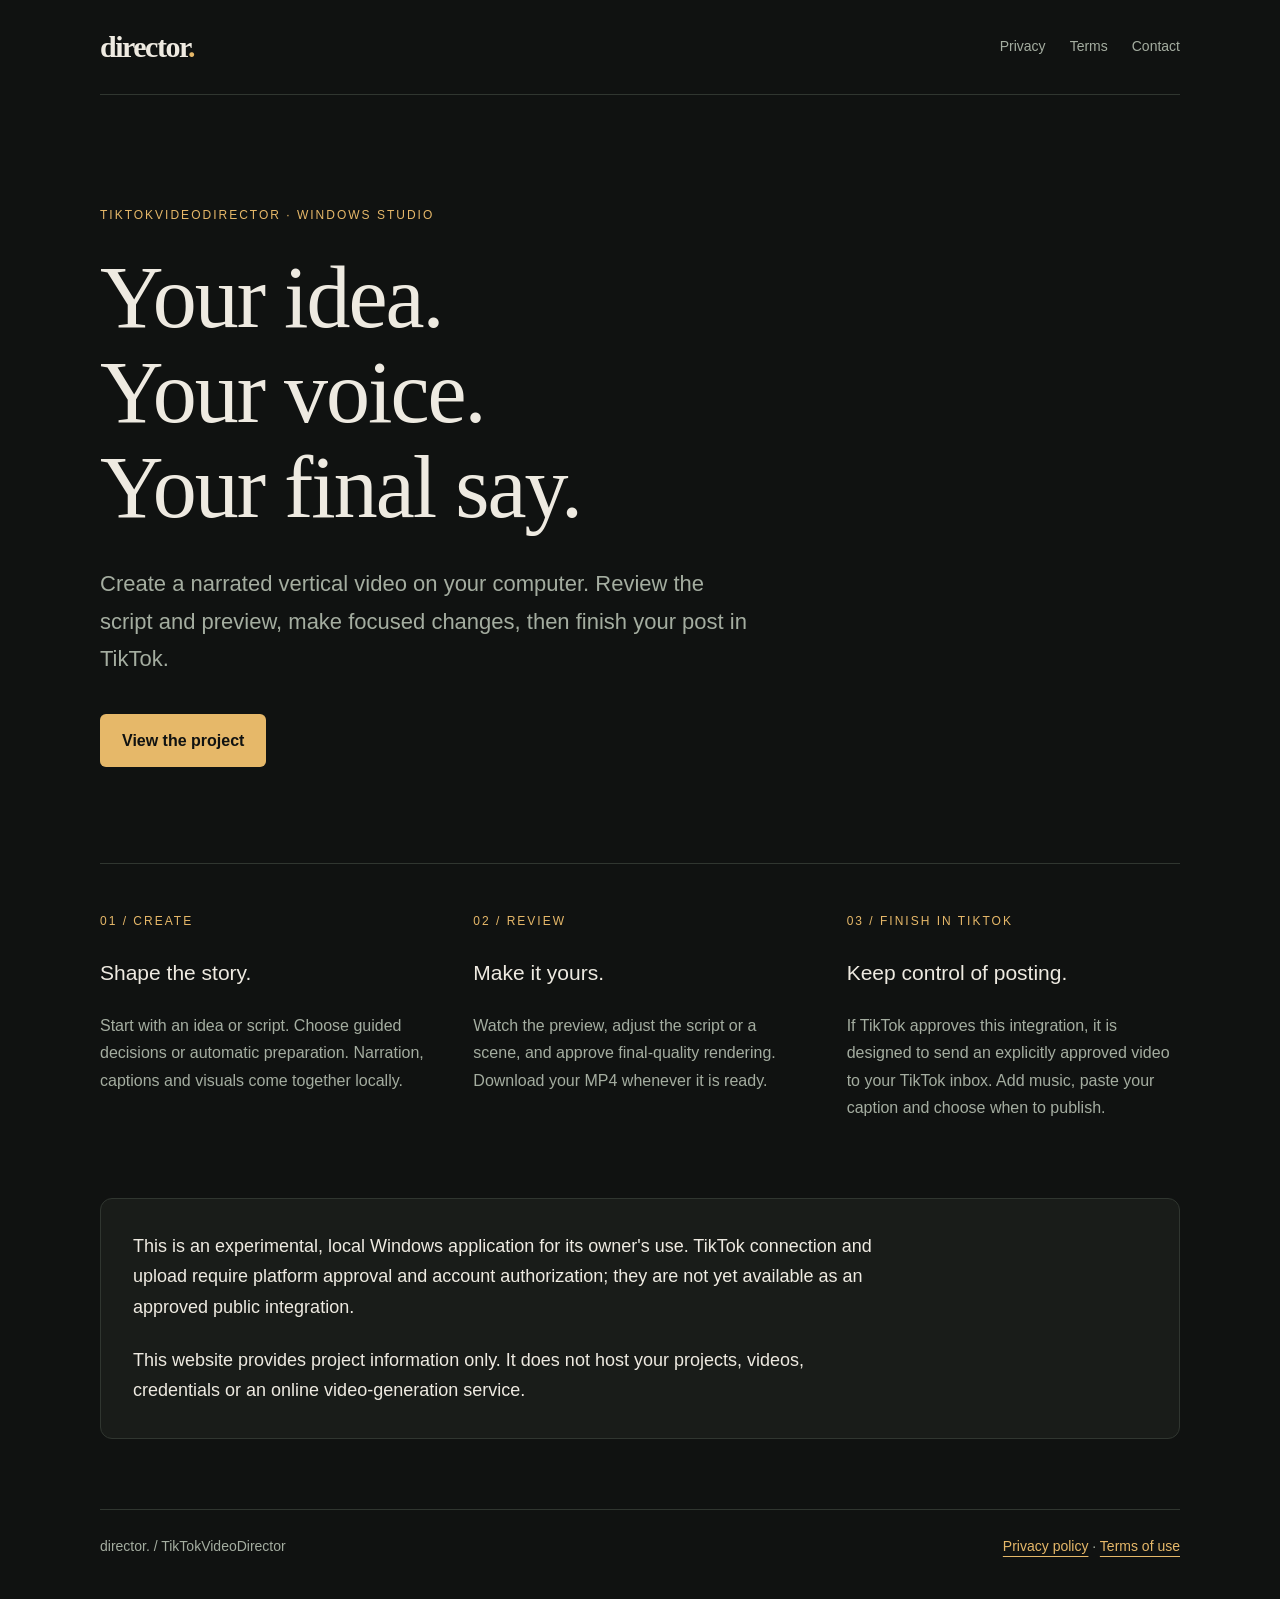
==== index.html @ c60e2afe "Publish director informational and privacy pages" ====
<!doctype html><html lang="en"><head><meta charset="utf-8"><meta name="viewport" content="width=device-width, initial-scale=1"><title>director. — TikTokVideoDirector</title><meta name="description" content="A local Windows studio for narrated vertical videos. Review your video, then finish editing and publishing in TikTok."><link rel="stylesheet" href="style.css"><link rel="icon" href="icon.png"></head><body><header><a class="brand" href="./" aria-label="director. home">director<span>.</span></a><nav aria-label="Main"><a href="privacy.html">Privacy</a><a href="terms.html">Terms</a><a href="https://github.com/Adrian22575/TikTokVideoDirector/issues">Contact</a></nav></header><main><section class="hero"><div class="eyebrow">TikTokVideoDirector · Windows studio</div><h1>Your idea.<br>Your voice.<br>Your final say.</h1><p class="lead">Create a narrated vertical video on your computer. Review the script and preview, make focused changes, then finish your post in TikTok.</p><a class="button" href="https://github.com/Adrian22575/TikTokVideoDirector">View the project</a></section><section class="steps" aria-label="How it works"><article><span class="number">01 / CREATE</span><h3>Shape the story.</h3><p>Start with an idea or script. Choose guided decisions or automatic preparation. Narration, captions and visuals come together locally.</p></article><article><span class="number">02 / REVIEW</span><h3>Make it yours.</h3><p>Watch the preview, adjust the script or a scene, and approve final-quality rendering. Download your MP4 whenever it is ready.</p></article><article><span class="number">03 / FINISH IN TIKTOK</span><h3>Keep control of posting.</h3><p>If TikTok approves this integration, it is designed to send an explicitly approved video to your TikTok inbox. Add music, paste your caption and choose when to publish.</p></article></section><section class="note"><p>This is an experimental, local Windows application for its owner's use. TikTok connection and upload require platform approval and account authorization; they are not yet available as an approved public integration.</p><p>This website provides project information only. It does not host your projects, videos, credentials or an online video-generation service.</p></section></main><footer><span>director. / TikTokVideoDirector</span><span><a href="privacy.html">Privacy policy</a> · <a href="terms.html">Terms of use</a></span></footer></body></html>
---- style.css ----
:root{color-scheme:dark;--bg:#101211;--surface:#191c19;--text:#eeeae1;--muted:#a4ada0;--gold:#e6b869;--line:#303630}*{box-sizing:border-box}body{margin:0;background:var(--bg);color:var(--text);font:18px/1.7 'Segoe UI',sans-serif}a{color:var(--gold);text-underline-offset:5px}a:focus-visible{outline:2px solid var(--gold);outline-offset:6px}header,main,footer{width:min(1080px,calc(100% - 56px));margin:auto}header{display:flex;align-items:center;justify-content:space-between;padding:30px 0;border-bottom:1px solid var(--line);gap:30px}.brand{color:var(--text);font:bold 30px Georgia,serif;text-decoration:none;letter-spacing:-1.5px}.brand span{color:var(--gold)}nav{display:flex;gap:24px;font-size:14px}nav a{color:var(--muted);text-decoration:none}nav a:hover{color:var(--gold)}.hero{padding:110px 0 96px;max-width:820px}.eyebrow{color:var(--gold);font-size:12px;letter-spacing:2px;text-transform:uppercase}h1{font:normal clamp(44px,7vw,88px)/1.08 Georgia,serif;letter-spacing:-2px;margin:25px 0 30px}h2{font:normal 32px/1.25 Georgia,serif;margin:45px 0 18px}h3{font-size:21px;font-weight:500}p{max-width:760px;margin:0 0 22px}.lead{font-size:22px;color:var(--muted);max-width:660px}.button{display:inline-block;margin-top:14px;padding:13px 22px;background:var(--gold);color:var(--bg);border-radius:6px;text-decoration:none;font-weight:600;font-size:16px}.steps{display:grid;grid-template-columns:repeat(3,1fr);gap:40px;border-top:1px solid var(--line);padding:40px 0 55px}.steps p{font-size:16px;color:var(--muted)}.number{font-size:12px;letter-spacing:2px;color:var(--gold)}.note{padding:32px;border:1px solid var(--line);border-radius:12px;background:var(--surface);margin-bottom:70px}.note p:last-child{margin-bottom:0}.document{max-width:800px;padding:70px 0}.document h1{font-size:clamp(40px,6vw,62px)}.document p,.document li{font-size:17px;color:#d2d6ce}.document ul{padding-left:23px}.updated{font-size:14px;color:var(--muted)}footer{display:flex;justify-content:space-between;gap:30px;padding:25px 0 40px;border-top:1px solid var(--line);font-size:14px;color:var(--muted)}@media(max-width:640px){header,main,footer{width:calc(100% - 40px)}header{align-items:flex-start;gap:20px}nav{gap:14px;font-size:12px;flex-wrap:wrap;justify-content:flex-end;max-width:210px}.hero{padding:70px 0 60px}h1{letter-spacing:-1px}.lead{font-size:20px}.steps{grid-template-columns:1fr;gap:20px}.steps h3{margin:10px 0}.note{padding:24px}footer{flex-direction:column;gap:8px}.document{padding-top:45px}}
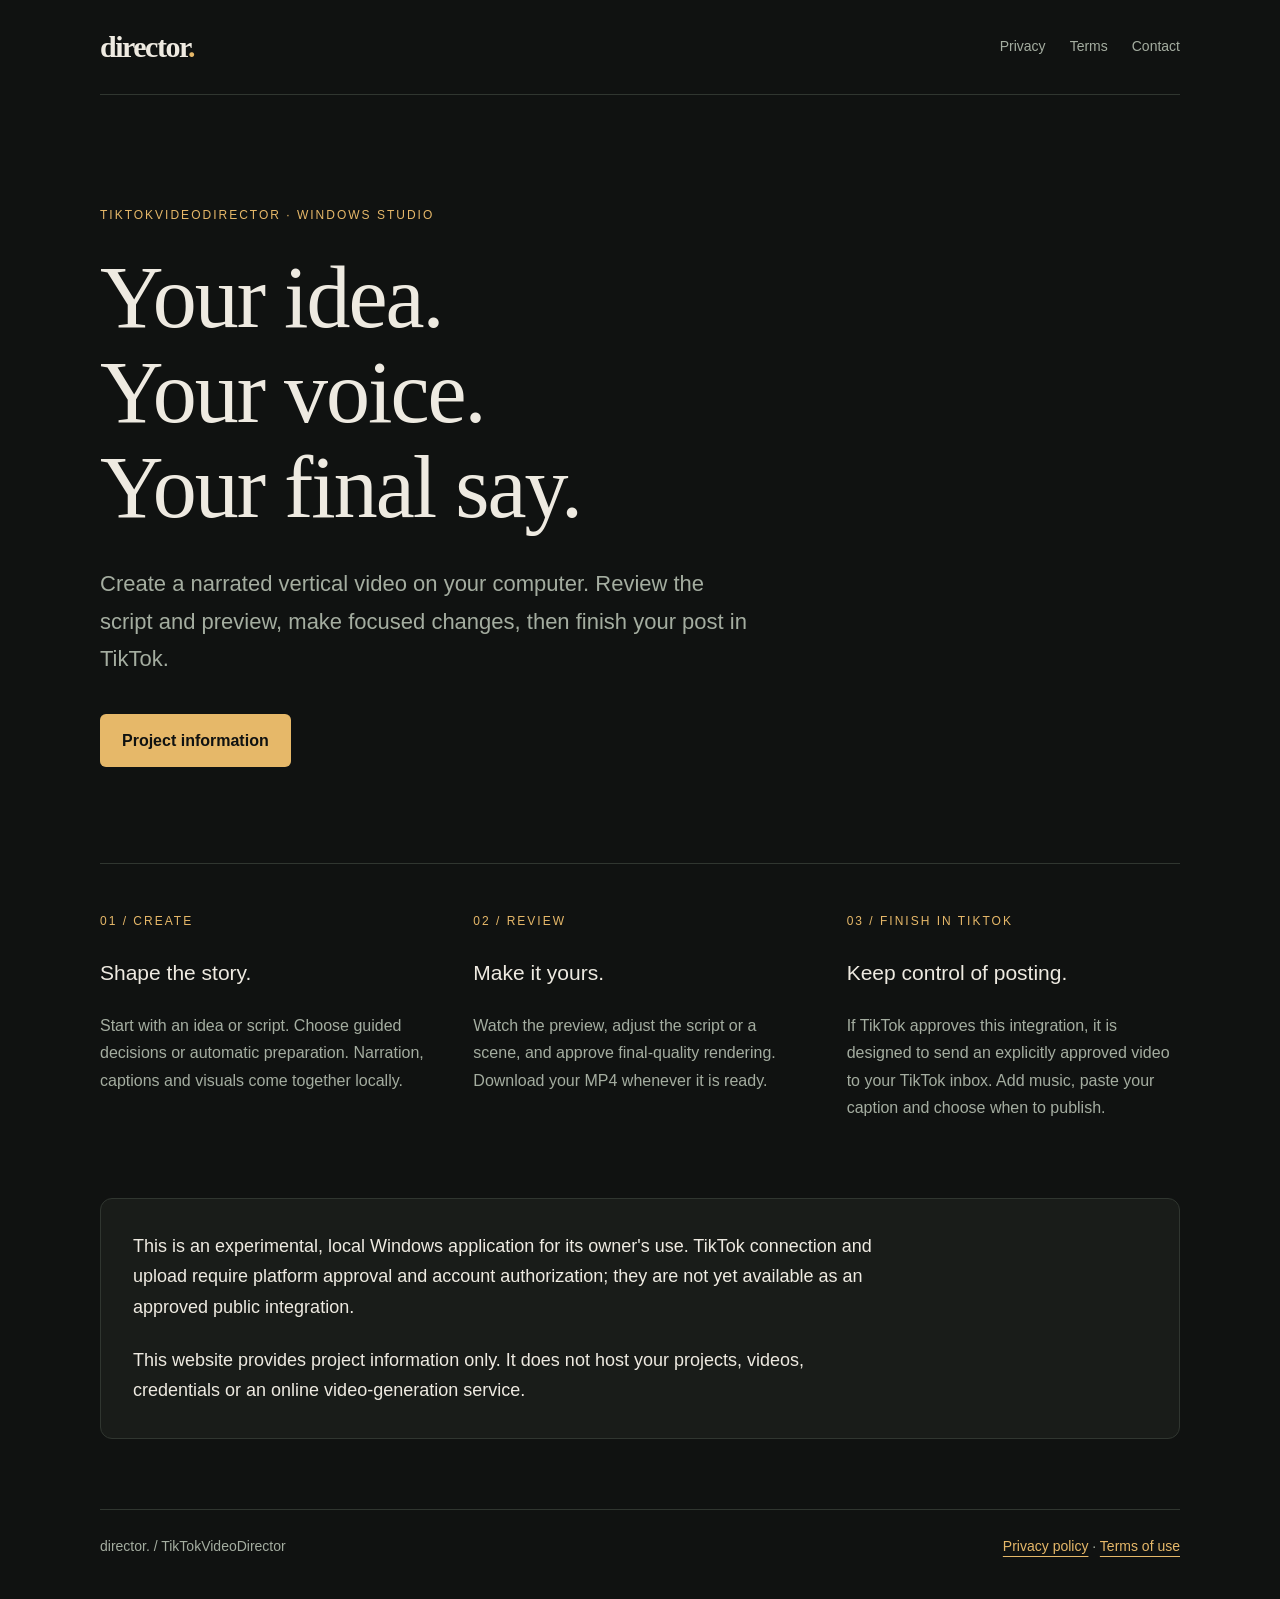
==== commit 2f25f8ea: "Point public information and contact to separate website repository" ====
--- a/index.html
+++ b/index.html
@@ -1,2 +1,3 @@
-<!doctype html><html lang="en"><head><meta charset="utf-8"><meta name="viewport" content="width=device-width, initial-scale=1"><title>director. — TikTokVideoDirector</title><meta name="description" content="A local Windows studio for narrated vertical videos. Review your video, then finish editing and publishing in TikTok."><link rel="stylesheet" href="style.css"><link rel="icon" href="icon.png"></head><body><header><a class="brand" href="./" aria-label="director. home">director<span>.</span></a><nav aria-label="Main"><a href="privacy.html">Privacy</a><a href="terms.html">Terms</a><a href="https://github.com/Adrian22575/TikTokVideoDirector/issues">Contact</a></nav></header><main><section class="hero"><div class="eyebrow">TikTokVideoDirector · Windows studio</div><h1>Your idea.<br>Your voice.<br>Your final say.</h1><p class="lead">Create a narrated vertical video on your computer. Review the script and preview, make focused changes, then finish your post in TikTok.</p><a class="button" href="https://github.com/Adrian22575/TikTokVideoDirector">View the project</a></section><section class="steps" aria-label="How it works"><article><span class="number">01 / CREATE</span><h3>Shape the story.</h3><p>Start with an idea or script. Choose guided decisions or automatic preparation. Narration, captions and visuals come together locally.</p></article><article><span class="number">02 / REVIEW</span><h3>Make it yours.</h3><p>Watch the preview, adjust the script or a scene, and approve final-quality rendering. Download your MP4 whenever it is ready.</p></article><article><span class="number">03 / FINISH IN TIKTOK</span><h3>Keep control of posting.</h3><p>If TikTok approves this integration, it is designed to send an explicitly approved video to your TikTok inbox. Add music, paste your caption and choose when to publish.</p></article></section><section class="note"><p>This is an experimental, local Windows application for its owner's use. TikTok connection and upload require platform approval and account authorization; they are not yet available as an approved public integration.</p><p>This website provides project information only. It does not host your projects, videos, credentials or an online video-generation service.</p></section></main><footer><span>director. / TikTokVideoDirector</span><span><a href="privacy.html">Privacy policy</a> · <a href="terms.html">Terms of use</a></span></footer></body></html>
+<!doctype html><html lang="en"><head><meta charset="utf-8"><meta name="viewport" content="width=device-width, initial-scale=1"><title>director. — TikTokVideoDirector</title><meta name="description" content="A local Windows studio for narrated vertical videos. Review your video, then finish editing and publishing in TikTok."><link rel="stylesheet" href="style.css"><link rel="icon" href="icon.png"></head><body><header><a class="brand" href="./" aria-label="director. home">director<span>.</span></a><nav aria-label="Main"><a href="privacy.html">Privacy</a><a href="terms.html">Terms</a><a href="https://github.com/Adrian22575/director-site/issues">Contact</a></nav></header><main><section class="hero"><div class="eyebrow">TikTokVideoDirector · Windows studio</div><h1>Your idea.<br>Your voice.<br>Your final say.</h1><p class="lead">Create a narrated vertical video on your computer. Review the script and preview, make focused changes, then finish your post in TikTok.</p><a class="button" href="https://github.com/Adrian22575/director-site">Project information</a></section><section class="steps" aria-label="How it works"><article><span class="number">01 / CREATE</span><h3>Shape the story.</h3><p>Start with an idea or script. Choose guided decisions or automatic preparation. Narration, captions and visuals come together locally.</p></article><article><span class="number">02 / REVIEW</span><h3>Make it yours.</h3><p>Watch the preview, adjust the script or a scene, and approve final-quality rendering. Download your MP4 whenever it is ready.</p></article><article><span class="number">03 / FINISH IN TIKTOK</span><h3>Keep control of posting.</h3><p>If TikTok approves this integration, it is designed to send an explicitly approved video to your TikTok inbox. Add music, paste your caption and choose when to publish.</p></article></section><section class="note"><p>This is an experimental, local Windows application for its owner's use. TikTok connection and upload require platform approval and account authorization; they are not yet available as an approved public integration.</p><p>This website provides project information only. It does not host your projects, videos, credentials or an online video-generation service.</p></section></main><footer><span>director. / TikTokVideoDirector</span><span><a href="privacy.html">Privacy policy</a> · <a href="terms.html">Terms of use</a></span></footer></body></html>
 
+
